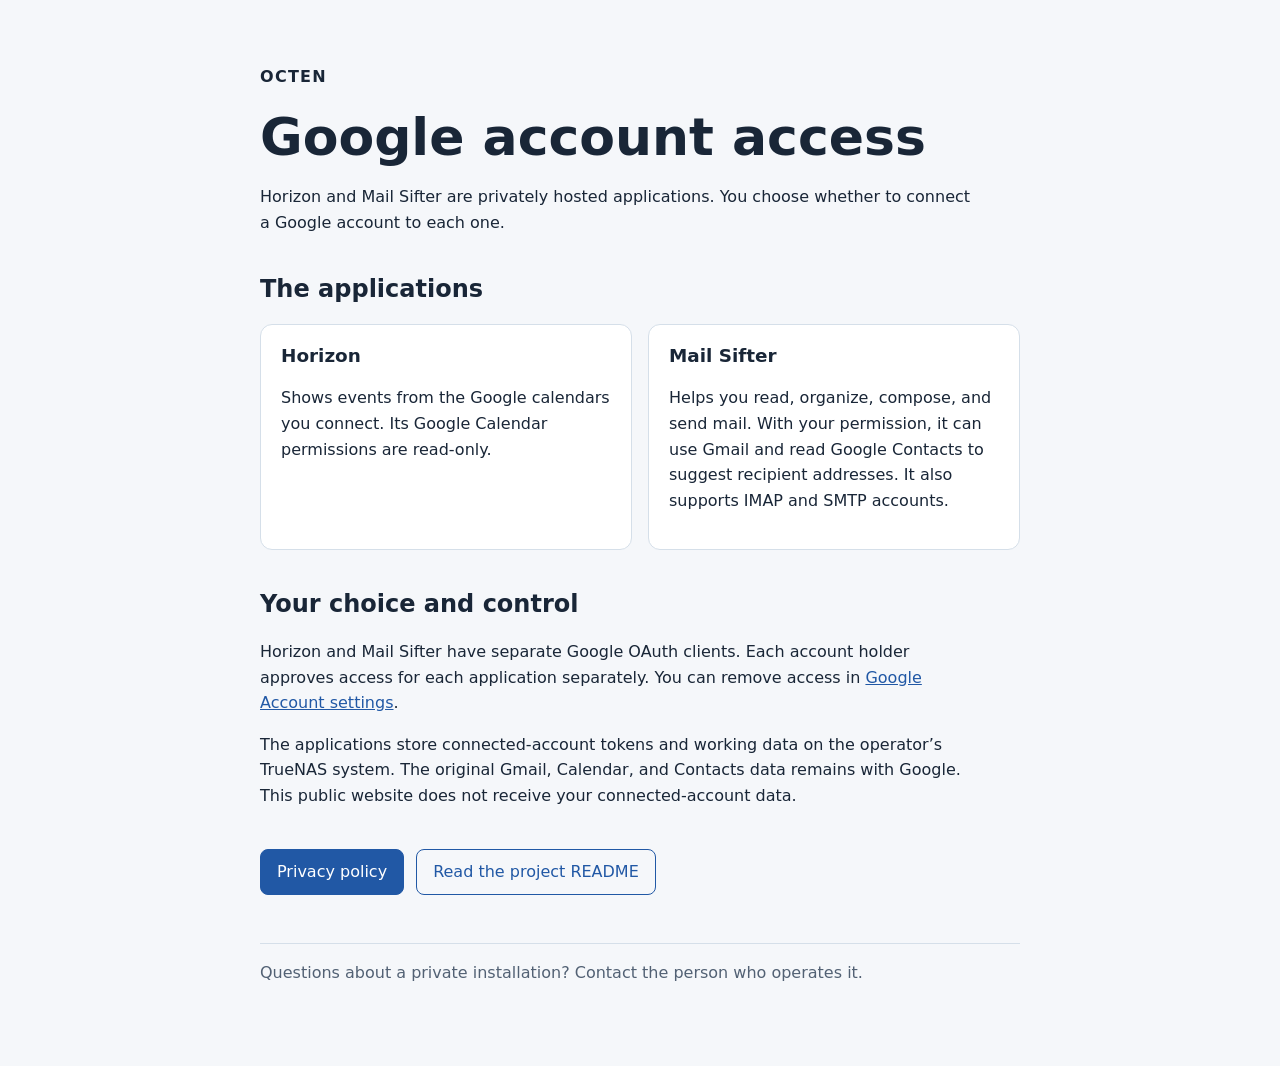
==== index.html @ abc24f0c "Publish Octen OAuth information and privacy pages" ====
<!doctype html>
<html lang="en">
<head>
  <meta charset="utf-8">
  <meta name="viewport" content="width=device-width, initial-scale=1">
  <title>Octen Google access</title>
  <meta name="description" content="How the self-hosted Octen applications Horizon and Mail Sifter use Google account access.">
  <link rel="stylesheet" href="style.css">
</head>
<body>
  <main>
    <header>
      <p class="eyebrow">Octen</p>
      <h1>Google account access</h1>
      <p>Horizon and Mail Sifter are privately hosted applications. You choose whether to connect a Google account to each one.</p>
    </header>
    <section aria-labelledby="apps">
      <h2 id="apps">The applications</h2>
      <div class="cards">
        <article>
          <h3>Horizon</h3>
          <p>Shows events from the Google calendars you connect. Its Google Calendar permissions are read-only.</p>
        </article>
        <article>
          <h3>Mail Sifter</h3>
          <p>Helps you read, organize, compose, and send mail. With your permission, it can use Gmail and read Google Contacts to suggest recipient addresses. It also supports IMAP and SMTP accounts.</p>
        </article>
      </div>
    </section>
    <section aria-labelledby="control">
      <h2 id="control">Your choice and control</h2>
      <p>Horizon and Mail Sifter have separate Google OAuth clients. Each account holder approves access for each application separately. You can remove access in <a href="https://myaccount.google.com/connections">Google Account settings</a>.</p>
      <p>The applications store connected-account tokens and working data on the operator’s TrueNAS system. The original Gmail, Calendar, and Contacts data remains with Google. This public website does not receive your connected-account data.</p>
    </section>
    <nav aria-label="More information">
      <a class="button" href="privacy.html">Privacy policy</a>
      <a class="button secondary" href="https://github.com/Sawtaytoes/octen-google-access/blob/main/README.md">Read the project README</a>
    </nav>
    <footer>Questions about a private installation? Contact the person who operates it.</footer>
  </main>
</body>
</html>
---- style.css ----
:root { color-scheme: light dark; font-family: system-ui, sans-serif; line-height: 1.6; }
body { margin: 0; background: #f5f7fa; color: #192637; }
main { max-width: 760px; margin: 0 auto; padding: 3rem 1.5rem 5rem; }
header, section { margin-bottom: 2.5rem; }
h1, h2, h3 { line-height: 1.2; }
h1 { font-size: clamp(2rem, 6vw, 3.25rem); margin: 0.2rem 0 0.8rem; }
h2 { font-size: 1.5rem; }
h3 { font-size: 1.15rem; margin-top: 0; }
p { max-width: 70ch; }
a { color: #2158a5; }
.eyebrow { font-weight: 700; letter-spacing: 0.08em; text-transform: uppercase; }
.cards { display: grid; gap: 1rem; grid-template-columns: repeat(auto-fit, minmax(240px, 1fr)); }
.cards article { background: #fff; border: 1px solid #d5dfe9; border-radius: 12px; padding: 1.25rem; }
nav { display: flex; flex-wrap: wrap; gap: 0.75rem; margin-bottom: 3rem; }
.button { background: #2158a5; border: 1px solid #2158a5; border-radius: 8px; color: #fff; display: inline-block; padding: 0.6rem 1rem; text-decoration: none; }
.button.secondary { background: transparent; color: #2158a5; }
footer { border-top: 1px solid #d5dfe9; color: #526174; padding-top: 1rem; }
@media (prefers-color-scheme: dark) {
  body { background: #111923; color: #ecf2f8; }
  .cards article { background: #1b2836; border-color: #36475a; }
  a, .button.secondary { color: #9ec6ff; }
  .button { background: #316bb8; border-color: #316bb8; }
  footer { border-color: #36475a; color: #adbdcf; }
}
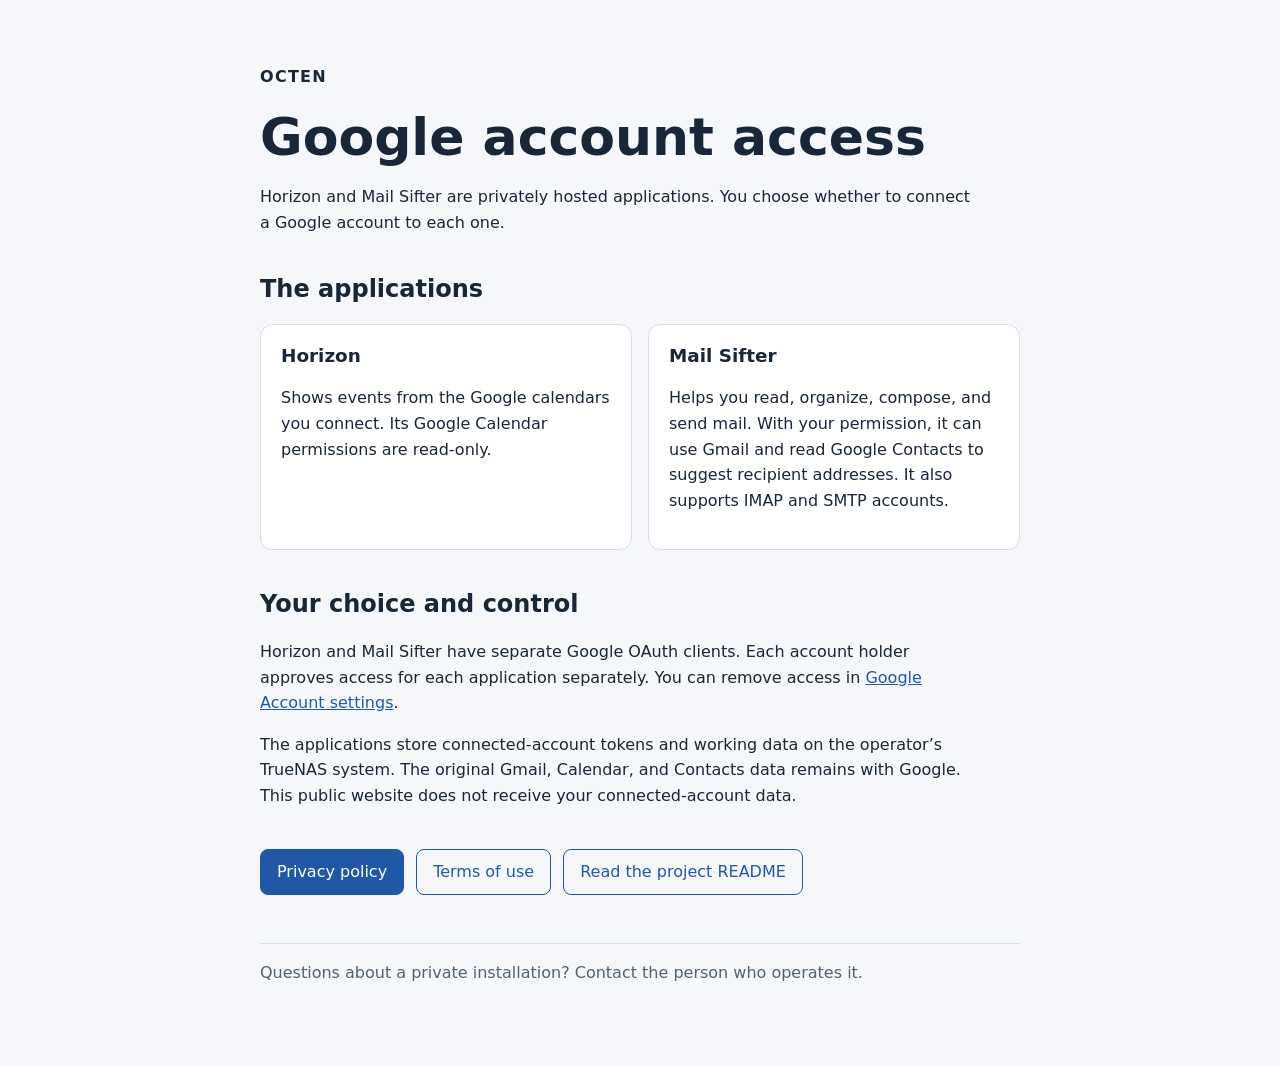
==== commit 6e8e418a: "Add terms page for Google OAuth branding" ====
--- a/index.html
+++ b/index.html
@@ -34,6 +34,7 @@
     </section>
     <nav aria-label="More information">
       <a class="button" href="privacy.html">Privacy policy</a>
+      <a class="button secondary" href="terms.html">Terms of use</a>
       <a class="button secondary" href="https://github.com/Sawtaytoes/octen-google-access/blob/main/README.md">Read the project README</a>
     </nav>
     <footer>Questions about a private installation? Contact the person who operates it.</footer>
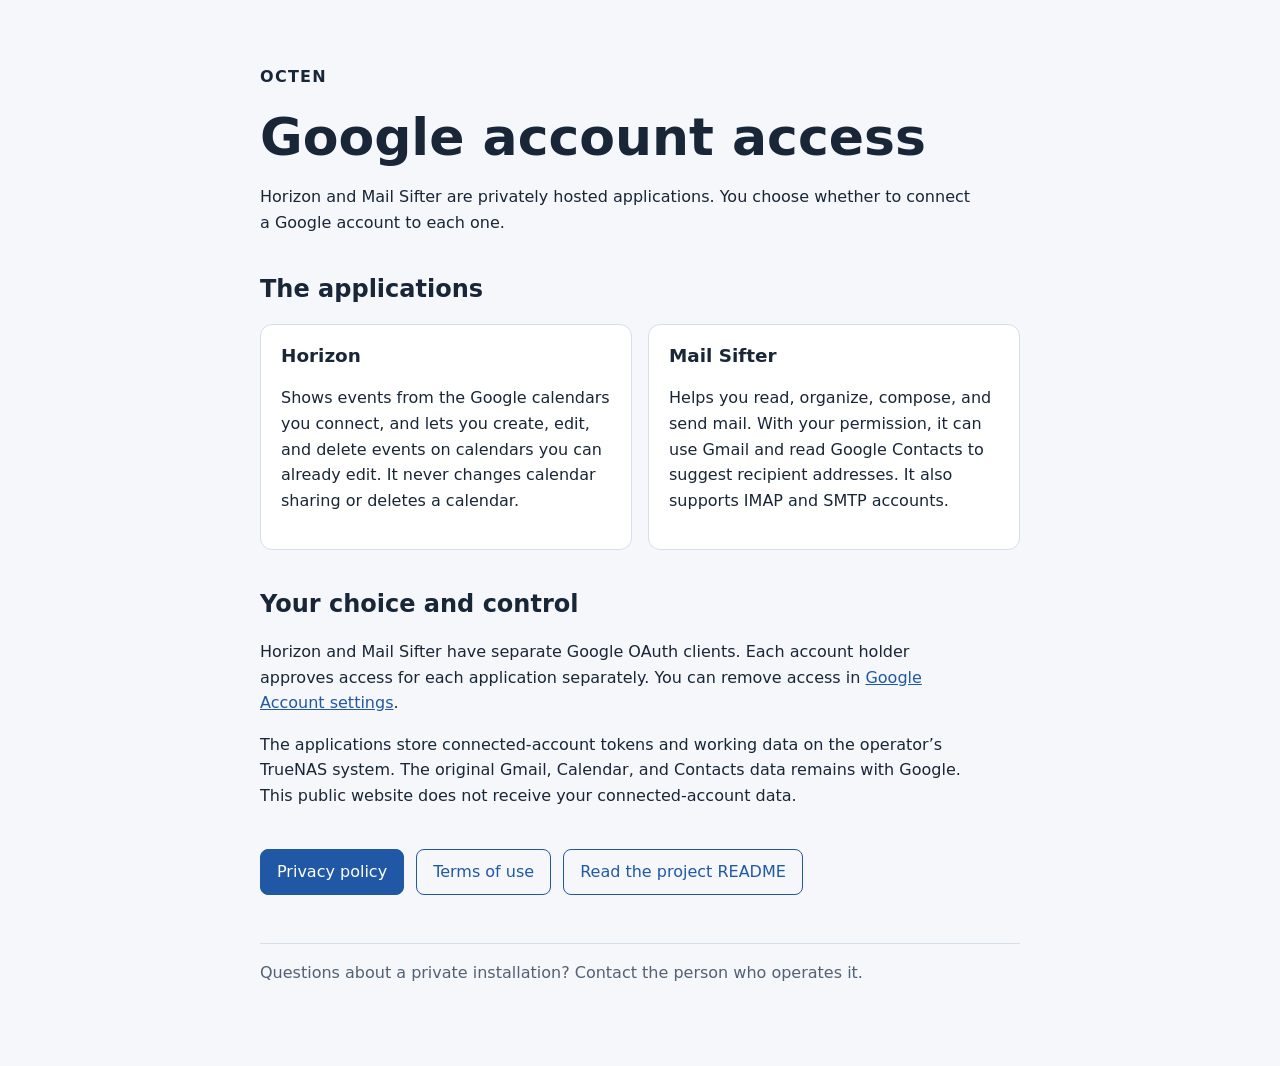
==== commit e652f31a: "Say that Horizon can create, edit, and delete events Horizon now asks for calendar.events instead of" ====
--- a/index.html
+++ b/index.html
@@ -19,7 +19,7 @@
       <div class="cards">
         <article>
           <h3>Horizon</h3>
-          <p>Shows events from the Google calendars you connect. Its Google Calendar permissions are read-only.</p>
+          <p>Shows events from the Google calendars you connect, and lets you create, edit, and delete events on calendars you can already edit. It never changes calendar sharing or deletes a calendar.</p>
         </article>
         <article>
           <h3>Mail Sifter</h3>
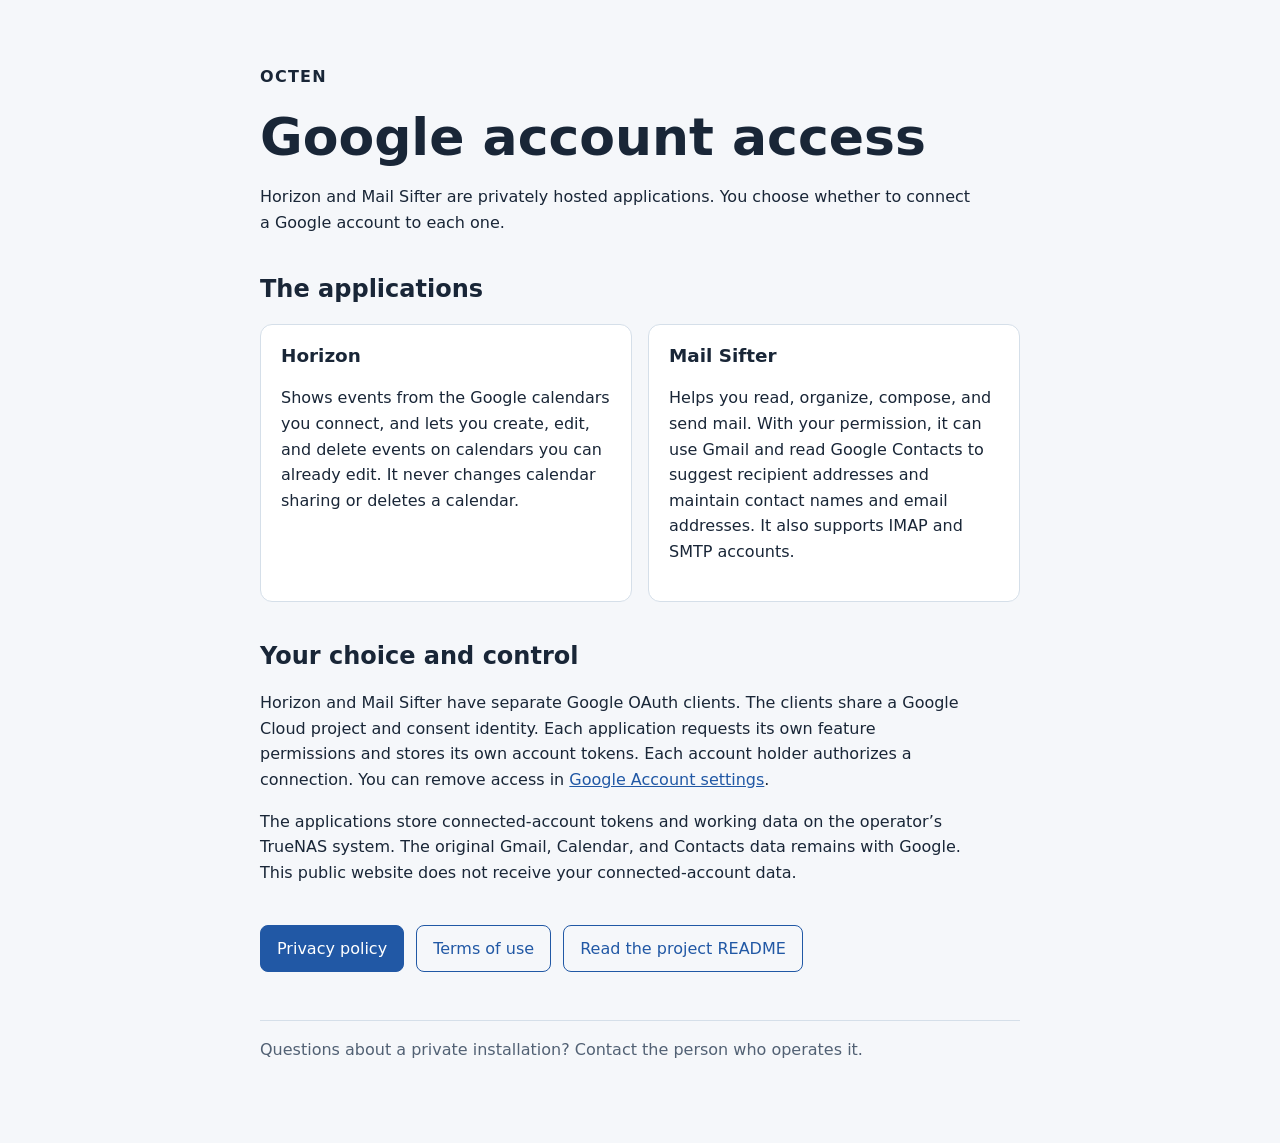
==== commit 343919d0: "Explain Google data protection and contact maintenance" ====
--- a/index.html
+++ b/index.html
@@ -23,13 +23,13 @@
         </article>
         <article>
           <h3>Mail Sifter</h3>
-          <p>Helps you read, organize, compose, and send mail. With your permission, it can use Gmail and read Google Contacts to suggest recipient addresses. It also supports IMAP and SMTP accounts.</p>
+          <p>Helps you read, organize, compose, and send mail. With your permission, it can use Gmail and read Google Contacts to suggest recipient addresses and maintain contact names and email addresses. It also supports IMAP and SMTP accounts.</p>
         </article>
       </div>
     </section>
     <section aria-labelledby="control">
       <h2 id="control">Your choice and control</h2>
-      <p>Horizon and Mail Sifter have separate Google OAuth clients. Each account holder approves access for each application separately. You can remove access in <a href="https://myaccount.google.com/connections">Google Account settings</a>.</p>
+      <p>Horizon and Mail Sifter have separate Google OAuth clients. The clients share a Google Cloud project and consent identity. Each application requests its own feature permissions and stores its own account tokens. Each account holder authorizes a connection. You can remove access in <a href="https://myaccount.google.com/connections">Google Account settings</a>.</p>
       <p>The applications store connected-account tokens and working data on the operator’s TrueNAS system. The original Gmail, Calendar, and Contacts data remains with Google. This public website does not receive your connected-account data.</p>
     </section>
     <nav aria-label="More information">
